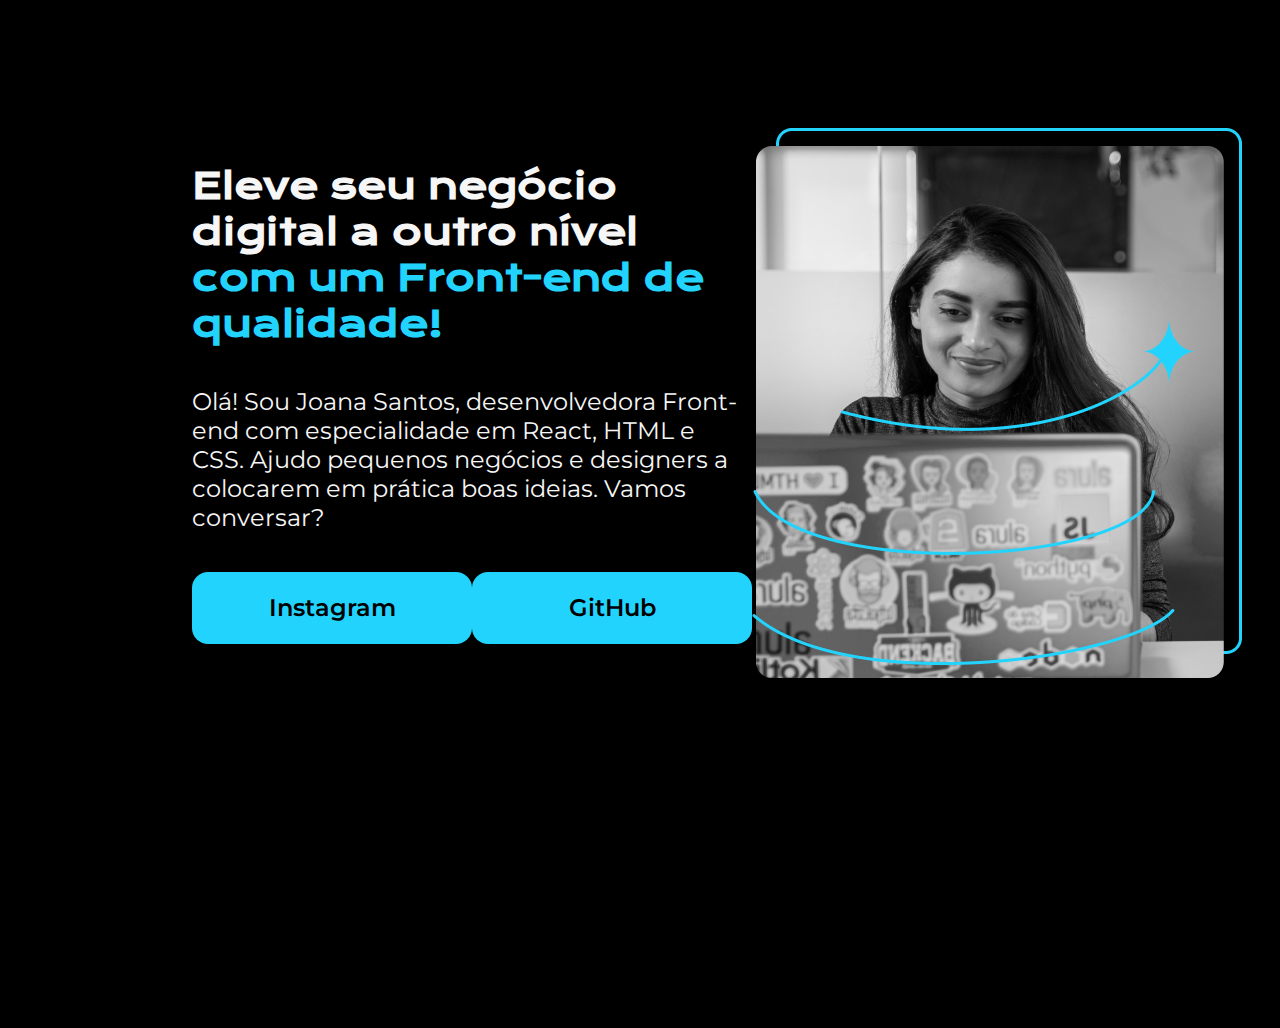
==== index.html @ 452e810e "em andamento 🚧" ====
<!DOCTYPE html>
<html lang="pt-br">
<head>
    <meta charset="UTF-8">
    <meta http-equiv="X-UA-Compatible" content="IE=edge">
    <meta name="viewport" content="width=device-width, initial-scale=1.0">
    
    <link rel="stylesheet" href="css/style.css">
    
    <title>Portfólio Alura</title>
</head>
<body>
    <!--Part 1 Cabeçalho-->
    <header>

    </header>

    <!--Part 2 Principal-->
    <main class="apresentacao">
        <section class="apresentacao__conteudo"> <!--separar em seção-->
            <h1 class="apresentacao__conteudo__titulo">Eleve seu negócio digital a outro nível 
            <strong class="titulo-destaque"> com um Front-end de qualidade! </strong>
            </h1>
            <p class="apresentacao__conteudo__texto">Olá! Sou Joana Santos, desenvolvedora Front-end com especialidade em React, HTML e CSS. Ajudo pequenos negócios e designers a colocarem em prática boas ideias. Vamos conversar?</p>
            
            <!-- tag âncura-->
            <div class="apresentacao_links">
                <a class="apresentacao__links_link" href="https://www.instagram.com">Instagram</a>
                <a class="apresentacao__links_link" href="https://github.com/Gbiiandrad">GitHub</a>
            </div>
        </section>

        <img src="img/imagem.png" alt="Foto de si mesma">
    </main>

    <!--Part 2 Rodapé-->
    <footer>

    </footer>

</body>
</html>
---- css/style.css ----
@import url('https://fonts.googleapis.com/css2?family=Krona+One&display=swap');
@import url('https://fonts.googleapis.com/css2?family=Montserrat&display=swap');
@import url('https://fonts.googleapis.com/css2?family=Montserrat:wght@600&display=swap');

* {
    margin: 0;
    padding: 0;
}


body {
    height: 100vh; /* ocupar todo o espaçamento da tela*/
    box-sizing: border-box; /*para ser organizado e os filhos nao saia dos pais*/
    background-color: #000000 ;
    color: #F6F6F6;
}

.titulo-destaque {
    color: #22D4FD;
}

.apresentacao {
    margin: 10% 15%; /*margem para todos os elementos */
    display: flex; /*ficar em direção de linha*/
    align-items: center; /*centralizar no ponto central (no caso é a imagem q é maior em altura)*/
    justify-content: space-between; /*fazer o espaçamento entre os elementos*/
}

.apresentacao__conteudo {
    width: 615px;
    display: flex;
    flex-direction: column;
    gap: 40px;
}

.apresentacao__conteudo__titulo {
    font-size: 36px;
    font-family: 'Krona One', sans-serif;
}

.apresentacao__conteudo__texto {
    font-size: 24px;
    font-family: 'Montserrat', sans-serif;
}

.apresentacao_links {
    display: flex; /*sempre quando vamos usar algo como o space-between temos que usar o display flex*/
    justify-content: space-between;
}

.apresentacao__links_link {
    background-color: #22D4FD;
    width: 280px;
    text-align: center;
    border-radius: 16px;

    font-size: 24px;
    font-weight: 600;
    padding: 21.5px 0;
    text-decoration: none; /*tirar a linha do link*/
    color: #000000;
    font-family: 'Montserrat', sans-serif;

    
}
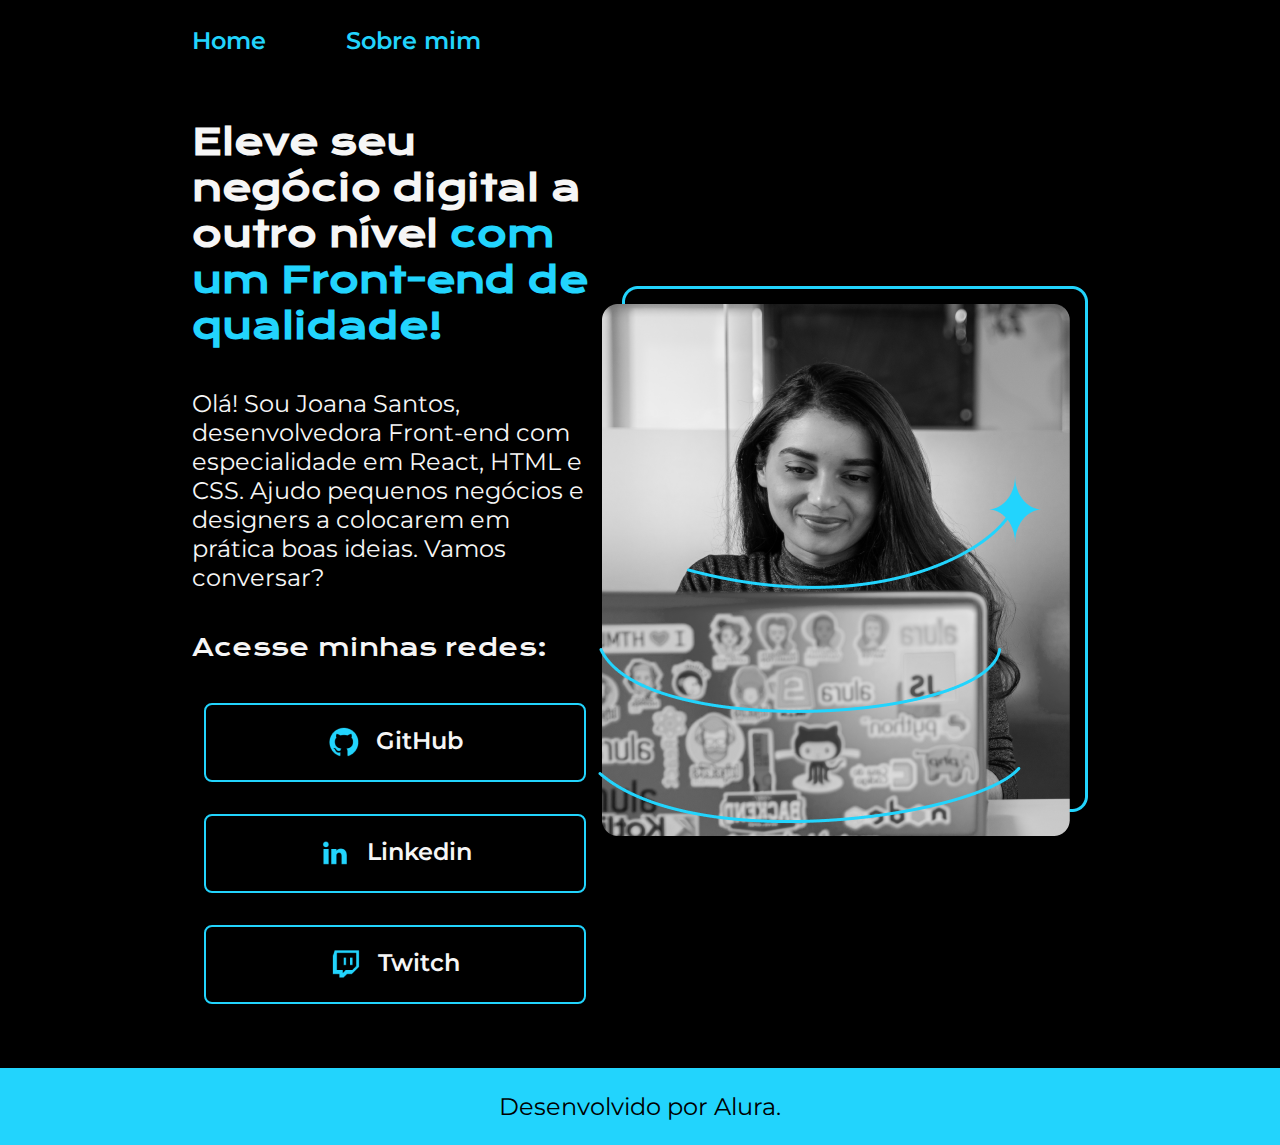
==== commit 16db4e03: "concluído ✔" ====
--- a/index.html
+++ b/index.html
@@ -5,14 +5,19 @@
     <meta http-equiv="X-UA-Compatible" content="IE=edge">
     <meta name="viewport" content="width=device-width, initial-scale=1.0">
     
-    <link rel="stylesheet" href="css/style.css">
+    <link rel="stylesheet" href="./css/style.css">
     
     <title>Portfólio Alura</title>
 </head>
 <body>
     <!--Part 1 Cabeçalho-->
-    <header>
+    <header class="cabecalho">
 
+        <!--para inserir os links para navegar na pagina-->
+        <nav class="cabecalho__menu">
+            <a class="cabecalho__menu__link" href="index.html">Home</a>
+            <a class="cabecalho__menu__link" href="about.html">Sobre mim</a>
+        </nav>
     </header>
 
     <!--Part 2 Principal-->
@@ -23,19 +28,30 @@
             </h1>
             <p class="apresentacao__conteudo__texto">Olá! Sou Joana Santos, desenvolvedora Front-end com especialidade em React, HTML e CSS. Ajudo pequenos negócios e designers a colocarem em prática boas ideias. Vamos conversar?</p>
             
+            <!--Aualização do Portfolio-->
+            <h2 class="apresentacao_links_subtitulo">Acesse minhas redes:</h2>
+
+
             <!-- tag âncura-->
             <div class="apresentacao_links">
-                <a class="apresentacao__links_link" href="https://www.instagram.com">Instagram</a>
-                <a class="apresentacao__links_link" href="https://github.com/Gbiiandrad">GitHub</a>
+                <a class="apresentacao__links_link" href="https://github.com/Gbiiandrad">
+                    <img src="./img/Logo Github.png" alt="Logo github">GitHub
+                </a>
+                <a class="apresentacao__links_link" href="https://www.linkedin.com/in/gabrielle-andrade-da-silva-3a50251a1/">
+                    <img src="./img/Logo linkedin.png" alt="Logo Linkedin">Linkedin
+                </a>
+                <a class="apresentacao__links_link" href="#">
+                    <img src="./img/Logo Twitch.png" alt="Logo Twitch">Twitch
+                </a>
             </div>
         </section>
 
-        <img src="img/imagem.png" alt="Foto de si mesma">
+        <img src="./img/imagem.png" alt="Foto de si mesma">
     </main>
 
     <!--Part 2 Rodapé-->
-    <footer>
-
+    <footer class="rodape">
+        <p>Desenvolvido por Alura.</p>
     </footer>
 
 </body>
--- a/css/style.css
+++ b/css/style.css
@@ -1,26 +1,56 @@
 @import url('https://fonts.googleapis.com/css2?family=Krona+One&display=swap');
 @import url('https://fonts.googleapis.com/css2?family=Montserrat&display=swap');
 @import url('https://fonts.googleapis.com/css2?family=Montserrat:wght@600&display=swap');
+
+:root {
+    /*cor*/
+    --cor-primaria: #000000;
+    --cor-secundaria: #F6F6F6;
+    --cor-terciaria: #22D4FD;
+
+    --cor-hover-button: #272727;
+    --cor-hover-menu: #2a8296;
+
+    /*fonts*/
+    --fonte-primaria:'Krona One', sans-serif;
+    --fonte-segundaria:'Montserrat', sans-serif;
+}
+
 
 * {
     margin: 0;
     padding: 0;
 }
 
-
 body {
-    height: 100vh; /* ocupar todo o espaçamento da tela*/
+    /*height: 100vh;  -- ocupar todo o espaçamento da tela*/
     box-sizing: border-box; /*para ser organizado e os filhos nao saia dos pais*/
-    background-color: #000000 ;
-    color: #F6F6F6;
+    background-color: var(--cor-primaria) ;
+    color: var(--cor-secundaria);
 }
 
-.titulo-destaque {
-    color: #22D4FD;
+.cabecalho {
+    padding: 2% 0% 0% 15%; /*height, right, low and left  ( 👆 👉 👇 👈 )*/
+    
+}
+
+.cabecalho__menu {
+    display: flex;
+    gap: 80px;
+}
+
+.cabecalho__menu__link {
+    font-family: var(--fonte-segundaria);
+    font-size: 24px;
+    font-weight: 600;
+    color: var(--cor-terciaria);
+    text-decoration: none;
+    
 }
 
 .apresentacao {
-    margin: 10% 15%; /*margem para todos os elementos */
+    /*margin: 10% 15%;  --margem para todos os elementos */
+    padding: 5% 15%; /*como teve mas elementos na tela (rodape) então colocamos um padding para ocupar a tela caber tudo*/
     display: flex; /*ficar em direção de linha*/
     align-items: center; /*centralizar no ponto central (no caso é a imagem q é maior em altura)*/
     justify-content: space-between; /*fazer o espaçamento entre os elementos*/
@@ -35,32 +65,74 @@
 
 .apresentacao__conteudo__titulo {
     font-size: 36px;
-    font-family: 'Krona One', sans-serif;
+    font-family: var(--fonte-primaria);
+}
+
+.titulo-destaque {
+    color: var(--cor-terciaria);
 }
 
 .apresentacao__conteudo__texto {
     font-size: 24px;
-    font-family: 'Montserrat', sans-serif;
+    font-family: var(--fonte-segundaria);
 }
 
 .apresentacao_links {
     display: flex; /*sempre quando vamos usar algo como o space-between temos que usar o display flex*/
+    flex-direction: column;
     justify-content: space-between;
+    align-items: center;
+    gap: 32px;
+}
+
+.apresentacao_links_subtitulo {
+    font-family: var(--fonte-primaria);
+    font-weight: 400;
+    font-size: 24px;
 }
 
 .apresentacao__links_link {
-    background-color: #22D4FD;
-    width: 280px;
+    /* background-color: #22D4FD; --- Atalho para comentar é "Ctrl + K + C".*/
+    display: flex;
+    justify-content: center;
+    gap: 16px; /*para separar o icone do texto*/
+    width: 378px;
     text-align: center;
-    border-radius: 16px;
+    border-radius: 8px;
+    border: 2px solid  var(--cor-terciaria);
 
     font-size: 24px;
     font-weight: 600;
     padding: 21.5px 0;
     text-decoration: none; /*tirar a linha do link*/
-    color: #000000;
-    font-family: 'Montserrat', sans-serif;
+    color: var(--cor-secundaria);
+    font-family: var(--fonte-segundaria);
 
     
 }
 
+.rodape {
+    color: var(--cor-primaria);
+    font-family: var(--fonte-segundaria);
+    text-align: center;
+    font-size: 24px;
+    font-weight: 400;
+
+    background-color: var(--cor-terciaria);
+    padding: 24px;
+}
+
+.apresentacao__links_link:hover {
+    background-color: var(--cor-hover-button);
+    padding: 3%;
+    transition: 0.5s;
+}
+
+/*uma ação quando o mouse estiver por cima*/ 
+.cabecalho__menu__link:hover, .cabecalho__menu__link:focus {
+    color: var(--cor-hover-menu); /*mudar a cor das letras*/
+    text-decoration: underline; /* mudar o ponteiro do mouse e o sumblinhado*/ 
+    font-size: 26px;
+}
+
+
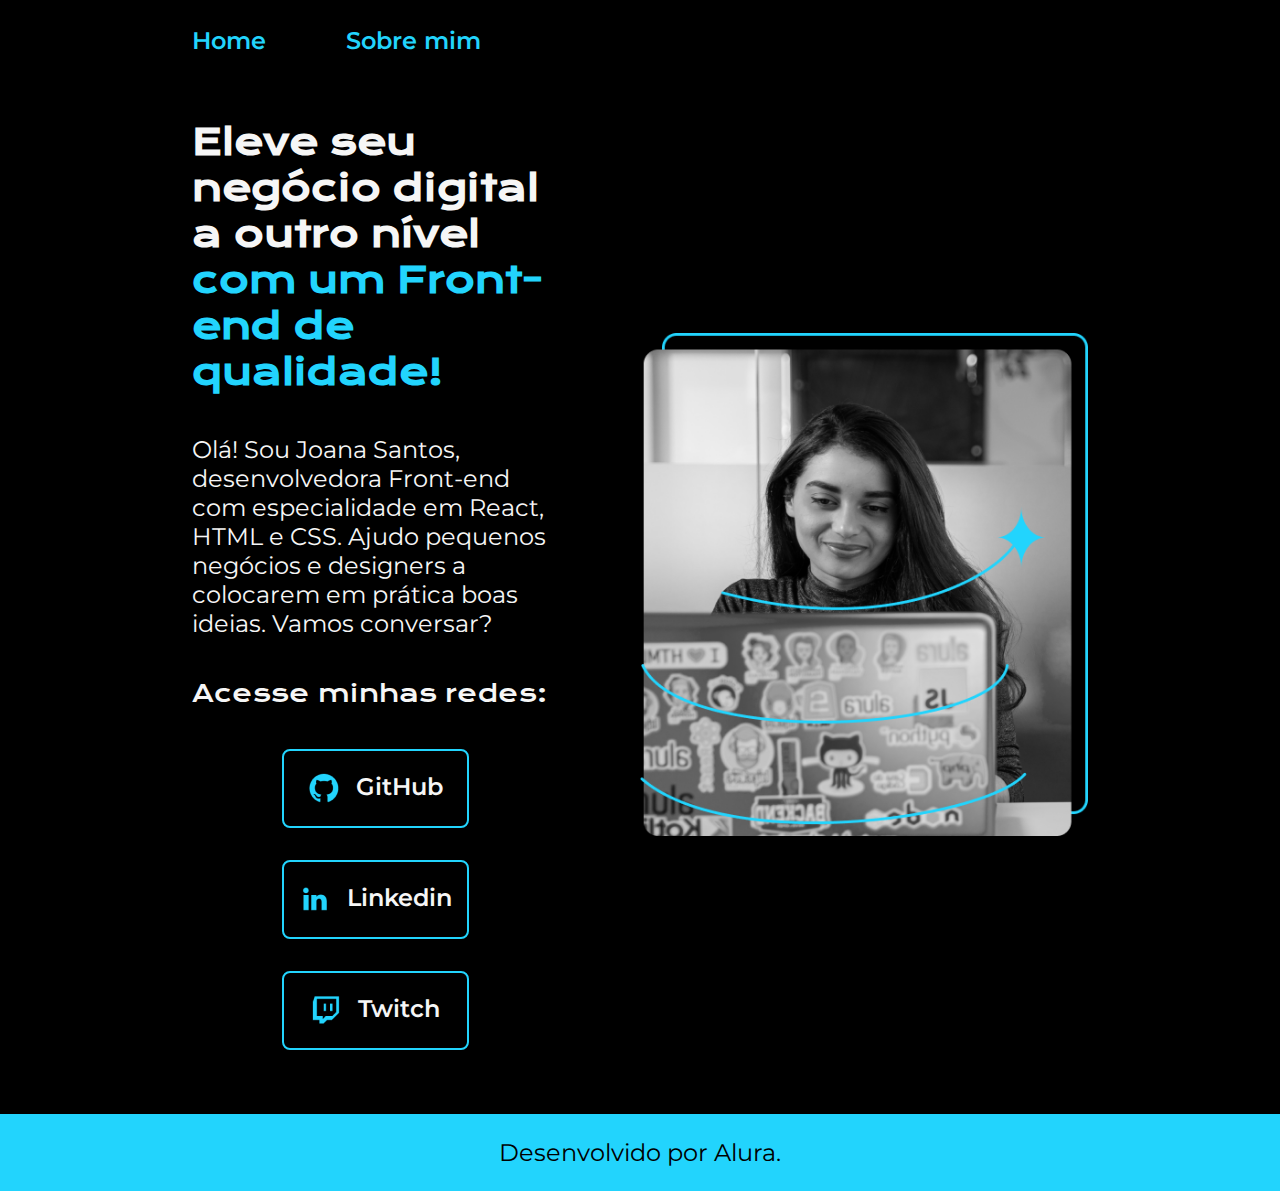
==== commit b3b928b9: "Concluido ✅" ====
--- a/index.html
+++ b/index.html
@@ -34,19 +34,19 @@
 
             <!-- tag âncura-->
             <div class="apresentacao_links">
-                <a class="apresentacao__links_link" href="https://github.com/Gbiiandrad">
+                <a class="apresentacao__links_navegacao" href="https://github.com/Gbiiandrad">
                     <img src="./img/Logo Github.png" alt="Logo github">GitHub
                 </a>
-                <a class="apresentacao__links_link" href="https://www.linkedin.com/in/gabrielle-andrade-da-silva-3a50251a1/">
+                <a class="apresentacao__links_navegacao" href="https://www.linkedin.com/in/gabrielle-andrade-da-silva-3a50251a1/">
                     <img src="./img/Logo linkedin.png" alt="Logo Linkedin">Linkedin
                 </a>
-                <a class="apresentacao__links_link" href="#">
+                <a class="apresentacao__links_navegacao" href="#">
                     <img src="./img/Logo Twitch.png" alt="Logo Twitch">Twitch
                 </a>
             </div>
         </section>
 
-        <img src="./img/imagem.png" alt="Foto de si mesma">
+        <img class="apresentacao__imagem" src="./img/imagem.png" alt="Foto de si mesma">
     </main>
 
     <!--Part 2 Rodapé-->
--- a/css/style.css
+++ b/css/style.css
@@ -41,7 +41,7 @@
 
 .cabecalho__menu__link {
     font-family: var(--fonte-segundaria);
-    font-size: 24px;
+    font-size: 1.5rem;
     font-weight: 600;
     color: var(--cor-terciaria);
     text-decoration: none;
@@ -54,17 +54,18 @@
     display: flex; /*ficar em direção de linha*/
     align-items: center; /*centralizar no ponto central (no caso é a imagem q é maior em altura)*/
     justify-content: space-between; /*fazer o espaçamento entre os elementos*/
+    gap: 82px;
 }
 
 .apresentacao__conteudo {
-    width: 615px;
+    width: 50%;
     display: flex;
     flex-direction: column;
     gap: 40px;
 }
 
 .apresentacao__conteudo__titulo {
-    font-size: 36px;
+    font-size: 2.25rem; /*era 36px mas vamos trabalhar com rem ( 1 rem = 16px ) então pegamos 36px ÷ 16 = 2,25*/
     font-family: var(--fonte-primaria);
 }
 
@@ -73,7 +74,7 @@
 }
 
 .apresentacao__conteudo__texto {
-    font-size: 24px;
+    font-size: 1.5rem;
     font-family: var(--fonte-segundaria);
 }
 
@@ -88,20 +89,20 @@
 .apresentacao_links_subtitulo {
     font-family: var(--fonte-primaria);
     font-weight: 400;
-    font-size: 24px;
+    font-size: 1.5rem;
 }
 
-.apresentacao__links_link {
+.apresentacao__links_navegacao {
     /* background-color: #22D4FD; --- Atalho para comentar é "Ctrl + K + C".*/
     display: flex;
     justify-content: center;
     gap: 16px; /*para separar o icone do texto*/
-    width: 378px;
+    width: 50%;
     text-align: center;
     border-radius: 8px;
     border: 2px solid  var(--cor-terciaria);
 
-    font-size: 24px;
+    font-size: 1.5rem;
     font-weight: 600;
     padding: 21.5px 0;
     text-decoration: none; /*tirar a linha do link*/
@@ -111,18 +112,22 @@
     
 }
 
+.apresentacao__imagem {
+    width: 50%; /*50% da tela*/
+}
+
 .rodape {
     color: var(--cor-primaria);
     font-family: var(--fonte-segundaria);
     text-align: center;
-    font-size: 24px;
+    font-size: 1.5rem;
     font-weight: 400;
 
     background-color: var(--cor-terciaria);
     padding: 24px;
 }
 
-.apresentacao__links_link:hover {
+.apresentacao__links_navegacao:hover {
     background-color: var(--cor-hover-button);
     padding: 3%;
     transition: 0.5s;
@@ -135,4 +140,30 @@
     font-size: 26px;
 }
 
+/*responsividade com midia queries*/
 
+/**/
+
+@media (max-width: 1200px) {
+
+    .cabecalho {
+        padding: 10%;
+    }
+    
+    .cabecalho__menu {
+        justify-content: center;
+    }
+
+    .apresentacao {
+        flex-direction: column-reverse; /*para deixar a imagem em coluna e em cima */
+        padding: 5%;
+    }
+
+    .apresentacao__conteudo {
+        width: auto;
+    }
+
+    
+
+}
+
